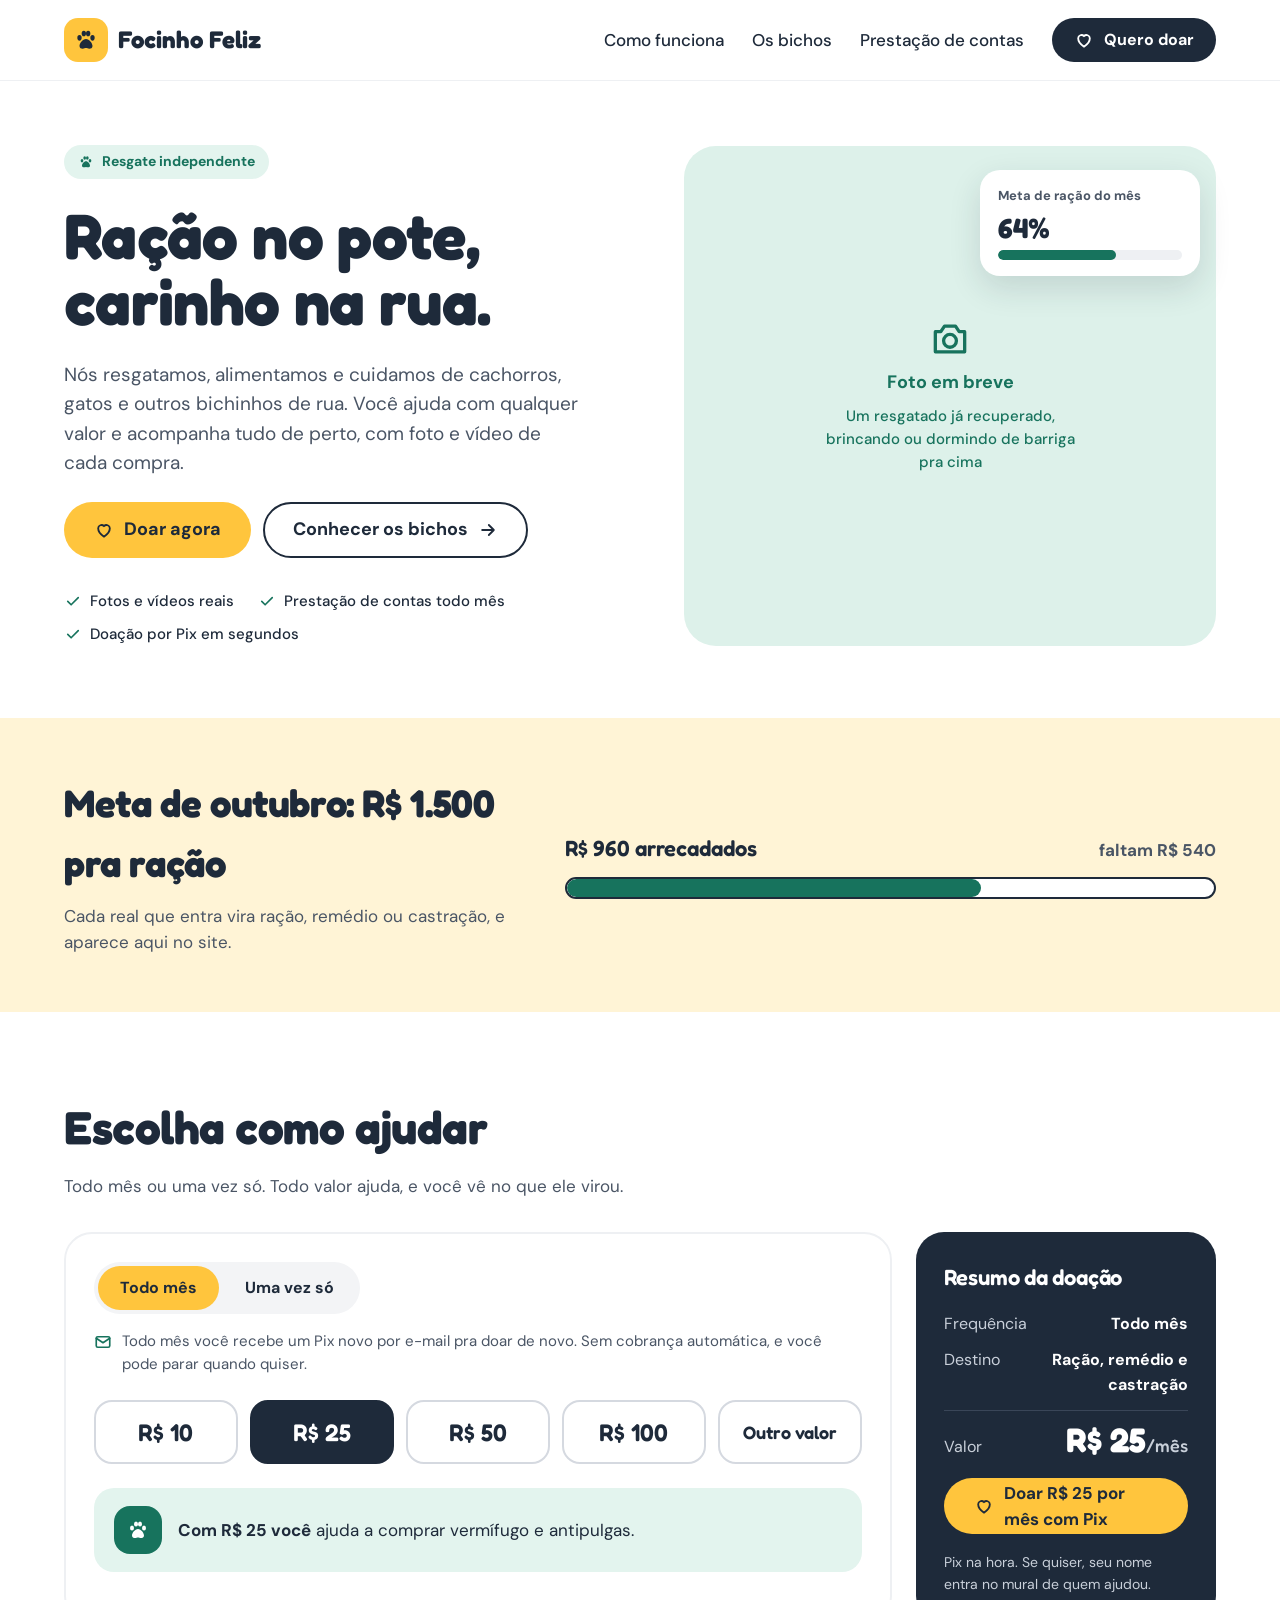
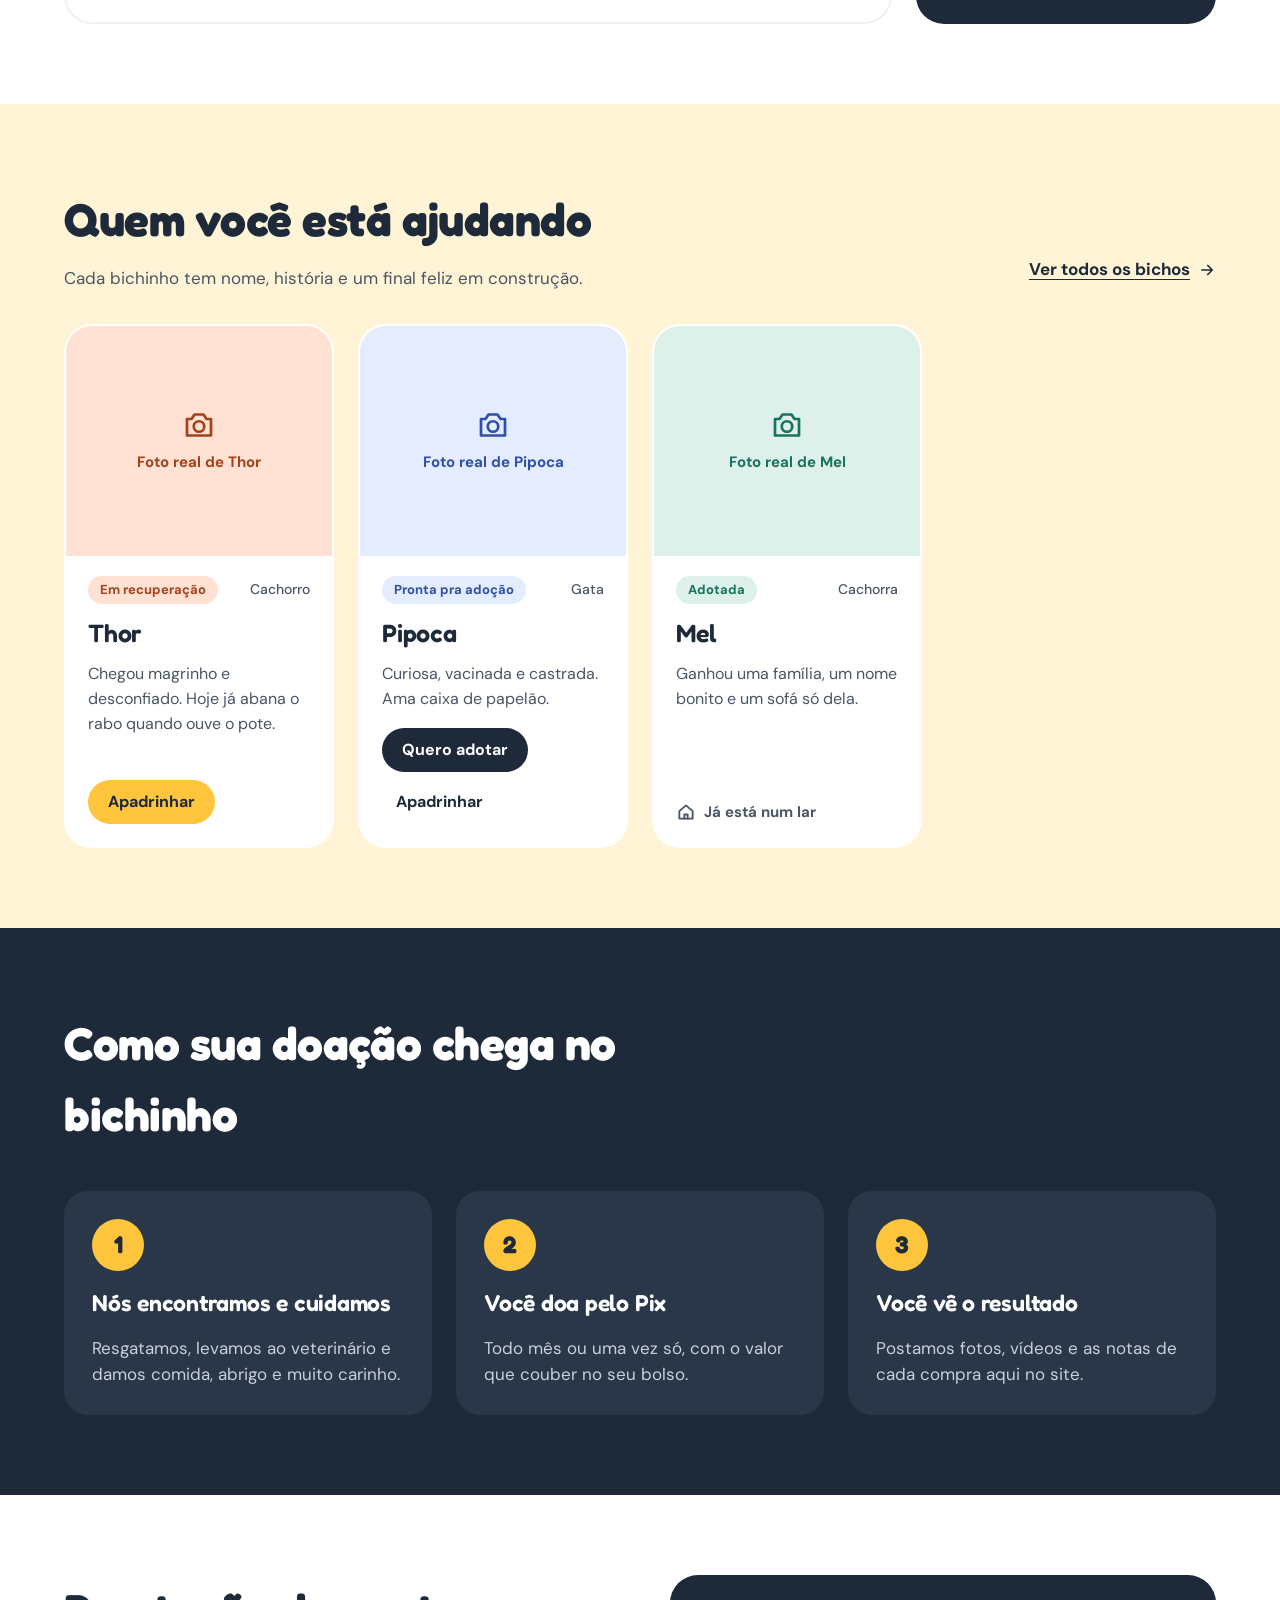
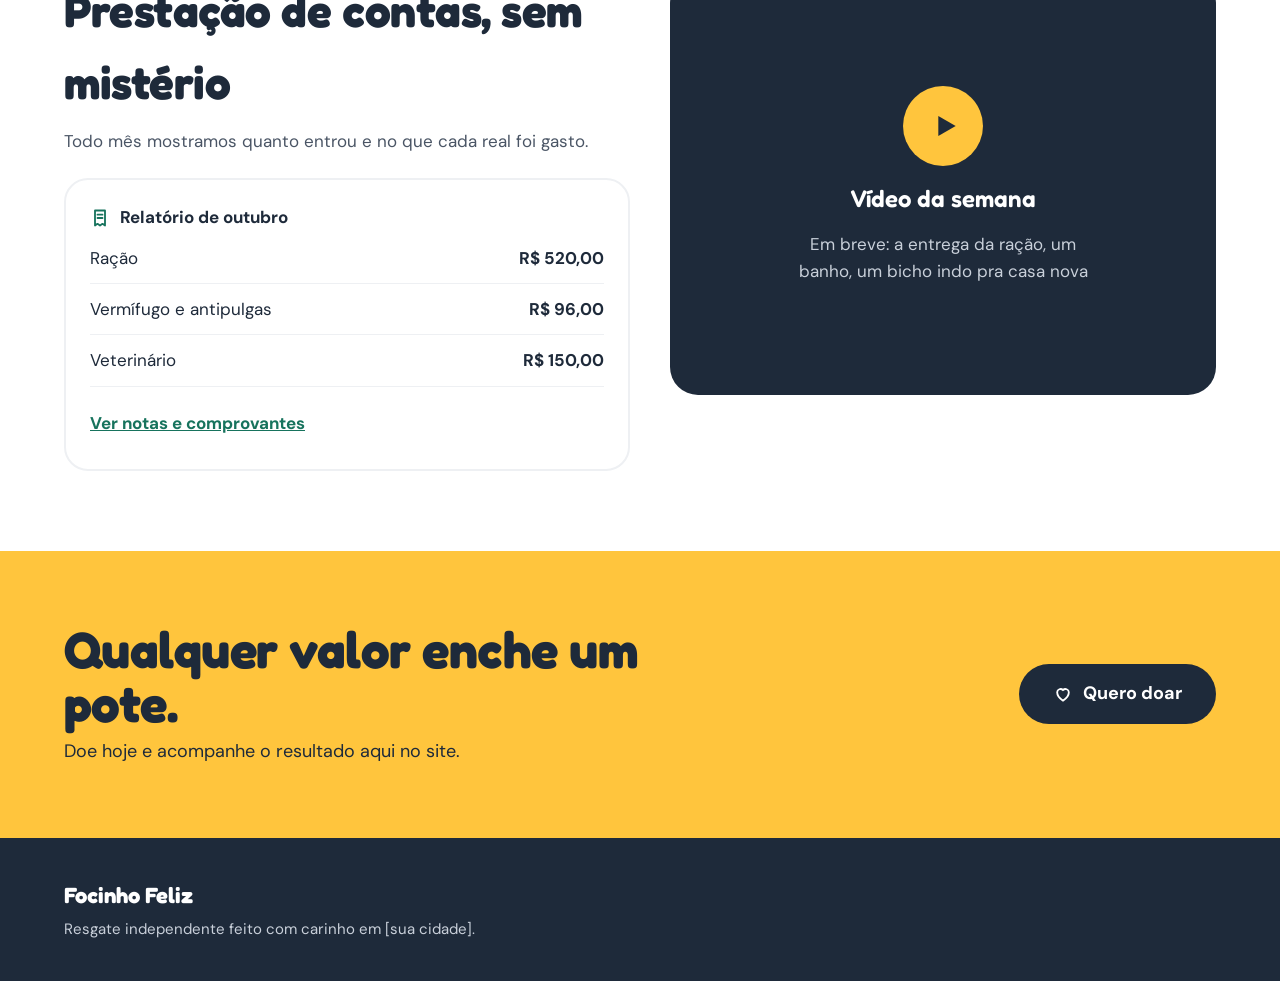
==== index.html @ 36c5d7ad "Site Focinho Feliz: home, bichos, contas e doação por Pix (SigiloPay) Co-Authored-By: Claude Opus 5." ====
<!doctype html>
<html lang="pt-BR">
<head>
<meta charset="utf-8">
<meta name="viewport" content="width=device-width, initial-scale=1">
<title>Focinho Feliz — Ração no pote, carinho na rua</title>
<meta name="description" content="Resgatamos, alimentamos e cuidamos de cachorros, gatos e outros bichinhos de rua. Doe por Pix e acompanhe tudo com foto, vídeo e prestação de contas.">
<link rel="icon" href="assets/favicon.svg" type="image/svg+xml">
<link rel="preconnect" href="https://fonts.googleapis.com">
<link rel="preconnect" href="https://fonts.gstatic.com" crossorigin>
<link rel="stylesheet" href="https://fonts.googleapis.com/css2?family=Fredoka:wght@500;600;700&family=DM+Sans:opsz,wght@9..40,400;9..40,500;9..40,700&display=swap">
<link rel="stylesheet" href="assets/style.css">
</head>
<body data-page="home">
<header id="site-header"></header>

<main id="topo">
<section class="hero">
<div class="container">
  <div class="hero-text stack">
    <span class="hero-tag"><svg class="icon icon-fill" viewBox="0 0 24 24" aria-hidden="true" style="width:16px;height:16px"><ellipse cx="6" cy="10" rx="2" ry="2.6"/><ellipse cx="10" cy="6" rx="2" ry="2.6"/><ellipse cx="14" cy="6" rx="2" ry="2.6"/><ellipse cx="18" cy="10" rx="2" ry="2.6"/><path d="M12 11c-3 0-6 4-6 6.5 0 2 1.6 2.5 3 2.5 1.2 0 2-.6 3-.6s1.8.6 3 .6c1.4 0 3-.5 3-2.5C18 15 15 11 12 11z"/></svg>Resgate independente</span>
    <h1>Ração no pote, carinho na rua.</h1>
    <p class="lead" style="max-width:520px">Nós resgatamos, alimentamos e cuidamos de cachorros, gatos e outros bichinhos de rua. Você ajuda com qualquer valor e acompanha tudo de perto, com foto e vídeo de cada compra.</p>
    <div class="row" style="gap:12px">
      <a class="btn btn-accent" href="#doar"><svg class="icon" viewBox="0 0 24 24" aria-hidden="true"><path d="M12 20s-7-4.4-7-10a4 4 0 0 1 7-2.6A4 4 0 0 1 19 10c0 5.6-7 10-7 10z"/></svg>Doar agora</a>
      <a class="btn btn-outline" href="bichos.html">Conhecer os bichos<svg class="icon" viewBox="0 0 24 24" aria-hidden="true"><path d="M5 12h14M13 6l6 6-6 6"/></svg></a>
    </div>
    <ul class="hero-checks">
      <li><svg class="icon" viewBox="0 0 24 24" aria-hidden="true"><path d="M5 12.5l4.5 4.5L19 7.5"/></svg>Fotos e vídeos reais</li>
      <li><svg class="icon" viewBox="0 0 24 24" aria-hidden="true"><path d="M5 12.5l4.5 4.5L19 7.5"/></svg>Prestação de contas todo mês</li>
      <li><svg class="icon" viewBox="0 0 24 24" aria-hidden="true"><path d="M5 12.5l4.5 4.5L19 7.5"/></svg>Doação por Pix em segundos</li>
    </ul>
  </div>
  <div class="hero-media">
    <!-- Troque por <div class="photo hero-photo"><img src="assets/fotos/hero.jpg" alt="..."></div> quando tiver a foto -->
    <div class="photo hero-photo tint-adotado" role="img" aria-label="Foto de um bichinho resgatado em breve">
      <svg class="icon" viewBox="0 0 24 24" aria-hidden="true" style="width:44px;height:44px"><path d="M4 8h3l2-3h6l2 3h3v11H4z"/><circle cx="12" cy="13" r="3.5"/></svg>
      <span style="font-size:18px">Foto em breve</span>
      <span style="font-size:15px;font-weight:500;max-width:260px">Um resgatado já recuperado, brincando ou dormindo de barriga pra cima</span>
    </div>
    <div class="float-card float-meta">
      <span style="font-size:13px;font-weight:700;color:var(--muted)">Meta de ração do mês</span>
      <span style="font-family:var(--display);font-size:28px;font-weight:700;line-height:1" data-meta-pct>0%</span>
      <div class="bar"><span data-meta-bar style="width:0"></span></div>
    </div>
  </div>
</div>
</section>

<section class="bg-butter" aria-labelledby="meta-titulo">
<div class="container row" style="padding-top:56px;padding-bottom:56px;align-items:center;gap:32px 56px">
  <div class="stack" style="flex:1 1 360px;min-width:0;gap:10px">
    <h2 id="meta-titulo" data-meta-title style="font-size:clamp(1.8rem,3vw,2.4rem)">Meta do mês</h2>
    <p class="muted">Cada real que entra vira ração, remédio ou castração, e aparece aqui no site.</p>
  </div>
  <div class="stack" style="flex:2 1 480px;min-width:0;gap:12px">
    <div class="row" style="justify-content:space-between;align-items:baseline;gap:12px">
      <span style="font-family:var(--display);font-size:22px;font-weight:600" data-meta-got></span>
      <span class="muted" style="font-weight:700" data-meta-left></span>
    </div>
    <div class="bar bar-big" role="progressbar" aria-label="Progresso da meta do mês" aria-valuemin="0" aria-valuemax="100" aria-valuenow="0" data-meta-bar-wrap><span data-meta-bar style="width:0"></span></div>
  </div>
</div>
</section>

<section id="doar" class="section" aria-labelledby="doar-titulo">
<div class="container stack" style="gap:32px">
  <div class="stack" style="gap:10px;max-width:640px">
    <h2 id="doar-titulo" class="h2">Escolha como ajudar</h2>
    <p class="muted">Todo mês ou uma vez só. Todo valor ajuda, e você vê no que ele virou.</p>
  </div>
  <div class="donate-wrap">
    <div class="donate-card">
      <div class="segmented" role="group" aria-label="Frequência da doação">
        <button type="button" id="freq-mensal" aria-pressed="true">Todo mês</button>
        <button type="button" id="freq-unica" aria-pressed="false">Uma vez só</button>
      </div>
      <p id="mensal-note" class="muted" style="display:flex;gap:10px;align-items:flex-start;font-size:15px;margin-top:-8px">
        <svg class="icon" viewBox="0 0 24 24" aria-hidden="true" style="width:18px;height:18px;stroke:var(--teal);margin-top:3px"><rect x="3" y="5" width="18" height="14" rx="2"/><path d="M3 7l9 6 9-6"/></svg>
        Todo mês você recebe um Pix novo por e-mail pra doar de novo. Sem cobrança automática, e você pode parar quando quiser.
      </p>
      <div id="amounts" class="amounts" role="group" aria-label="Valor da doação"></div>
      <div id="custom-wrap" class="field" hidden>
        <label for="custom-value">Quanto você quer doar? <span>(mínimo <span id="min-label"></span>)</span></label>
        <div id="custom-box" class="money-input">
          <span aria-hidden="true">R$</span>
          <input id="custom-value" type="number" inputmode="numeric" min="1" step="1" placeholder="0">
        </div>
        <span id="custom-error" class="error-text" role="alert" hidden></span>
      </div>
      <div class="impact">
        <span class="impact-icon"><svg class="icon icon-fill" viewBox="0 0 24 24" aria-hidden="true"><ellipse cx="6" cy="10" rx="2" ry="2.6"/><ellipse cx="10" cy="6" rx="2" ry="2.6"/><ellipse cx="14" cy="6" rx="2" ry="2.6"/><ellipse cx="18" cy="10" rx="2" ry="2.6"/><path d="M12 11c-3 0-6 4-6 6.5 0 2 1.6 2.5 3 2.5 1.2 0 2-.6 3-.6s1.8.6 3 .6c1.4 0 3-.5 3-2.5C18 15 15 11 12 11z"/></svg></span>
        <p id="impact" aria-live="polite"></p>
      </div>
    </div>
    <aside class="summary" aria-label="Resumo da doação">
      <h3 style="font-size:22px;font-weight:600">Resumo da doação</h3>
      <div class="stack" style="gap:12px;font-size:16px">
        <div class="summary-row"><span>Frequência</span><span id="sum-freq"></span></div>
        <div class="summary-row"><span>Destino</span><span>Ração, remédio e castração</span></div>
        <div style="height:1px;background:var(--ink-line)"></div>
        <div class="summary-row" style="align-items:baseline"><span>Valor</span><span id="sum-value" class="summary-total"></span></div>
      </div>
      <a id="cta-pix" class="btn btn-accent" href="doar.html"><svg class="icon" viewBox="0 0 24 24" aria-hidden="true"><path d="M12 20s-7-4.4-7-10a4 4 0 0 1 7-2.6A4 4 0 0 1 19 10c0 5.6-7 10-7 10z"/></svg><span id="cta-label">Doar com Pix</span></a>
      <p style="font-size:14px;color:var(--muted-on-dark)">Pix na hora. Se quiser, seu nome entra no mural de quem ajudou.</p>
    </aside>
  </div>
</div>
</section>

<section id="bichos" class="section bg-butter" aria-labelledby="bichos-titulo">
<div class="container stack" style="gap:32px">
  <div class="row" style="align-items:flex-end;justify-content:space-between;gap:16px">
    <div class="stack" style="gap:10px;max-width:600px">
      <h2 id="bichos-titulo" class="h2">Quem você está ajudando</h2>
      <p class="muted">Cada bichinho tem nome, história e um final feliz em construção.</p>
    </div>
    <a href="bichos.html" style="display:inline-flex;align-items:center;gap:8px;min-height:44px;color:var(--ink);font-weight:700;text-underline-offset:4px">Ver todos os bichos<svg class="icon" viewBox="0 0 24 24" aria-hidden="true" style="width:18px;height:18px"><path d="M5 12h14M13 6l6 6-6 6"/></svg></a>
  </div>
  <div id="preview-animais" class="grid-cards"></div>
</div>
</section>

<section id="como-funciona" class="section bg-ink" aria-labelledby="como-titulo">
<div class="container stack" style="gap:40px">
  <h2 id="como-titulo" class="h2" style="max-width:640px">Como sua doação chega no bichinho</h2>
  <ol class="steps">
    <li><span class="step-num">1</span><h3>Nós encontramos e cuidamos</h3><p>Resgatamos, levamos ao veterinário e damos comida, abrigo e muito carinho.</p></li>
    <li><span class="step-num">2</span><h3>Você doa pelo Pix</h3><p>Todo mês ou uma vez só, com o valor que couber no seu bolso.</p></li>
    <li><span class="step-num">3</span><h3>Você vê o resultado</h3><p>Postamos fotos, vídeos e as notas de cada compra aqui no site.</p></li>
  </ol>
</div>
</section>

<section id="transparencia" class="section" aria-labelledby="transp-titulo">
<div class="container row" style="gap:40px;align-items:flex-start">
  <div class="stack" style="flex:1 1 440px;min-width:0;gap:24px">
    <div class="stack" style="gap:10px">
      <h2 id="transp-titulo" class="h2">Prestação de contas, sem mistério</h2>
      <p class="muted">Todo mês mostramos quanto entrou e no que cada real foi gasto.</p>
    </div>
    <div class="box">
      <div style="display:flex;align-items:center;gap:10px;font-weight:700"><svg class="icon" viewBox="0 0 24 24" aria-hidden="true" style="stroke:var(--teal)"><path d="M6 3h12v18l-3-2-3 2-3-2-3 2z"/><path d="M9 8h6M9 12h6"/></svg><span id="preview-mes">Relatório do mês</span></div>
      <div id="preview-gastos" class="stack" style="gap:12px"></div>
      <a href="contas.html" style="align-self:flex-start;display:inline-flex;align-items:center;min-height:44px;font-weight:700">Ver notas e comprovantes</a>
    </div>
  </div>
  <div class="stack" style="flex:1 1 420px;min-width:0">
    <div class="video" style="height:420px">
      <span class="play"><svg class="icon icon-fill" viewBox="0 0 24 24" aria-hidden="true"><path d="M7 4.5v15l13-7.5z"/></svg></span>
      <span style="font-family:var(--display);font-size:24px;font-weight:600">Vídeo da semana</span>
      <span style="color:var(--muted-on-dark);max-width:300px">Em breve: a entrega da ração, um banho, um bicho indo pra casa nova</span>
    </div>
  </div>
</div>
</section>

<section class="cta bg-accent" aria-labelledby="cta-titulo">
<div class="container">
  <div class="stack" style="gap:8px;max-width:620px">
    <h2 id="cta-titulo">Qualquer valor enche um pote.</h2>
    <p style="font-size:18px">Doe hoje e acompanhe o resultado aqui no site.</p>
  </div>
  <a class="btn btn-ink" href="#doar" style="min-height:60px;padding:0 32px"><svg class="icon" viewBox="0 0 24 24" aria-hidden="true"><path d="M12 20s-7-4.4-7-10a4 4 0 0 1 7-2.6A4 4 0 0 1 19 10c0 5.6-7 10-7 10z"/></svg>Quero doar</a>
</div>
</section>
</main>

<footer id="site-footer"></footer>
<script src="assets/data.js"></script>
<script src="assets/app.js"></script>
</body>
</html>
---- assets/style.css ----
:root {
  --ink: #1E2A3A;
  --ink-2: #2A3749;
  --ink-line: #3A4658;
  --muted: #4A5565;
  --muted-on-dark: #C9D0DA;
  --line: #EEF0F3;
  --line-2: #D5D9E0;
  --soft: #F3F4F6;
  --white: #FFFFFF;
  --butter: #FFF4D6;
  --accent: #FFC53D;
  --teal: #17735D;
  --teal-soft: #E3F4EE;
  --teal-photo: #DDF1EA;
  --coral-soft: #FFE2D3;
  --coral: #A4421B;
  --blue-soft: #E4ECFF;
  --blue: #2F4FA8;
  --danger: #B42318;
  --radius: 28px;
  --shadow: 0 12px 32px rgba(30, 42, 58, 0.14);
  --display: 'Fredoka', sans-serif;
  --body: 'DM Sans', sans-serif;
}

* { box-sizing: border-box; }
[hidden] { display: none !important; }
html { scroll-behavior: smooth; }
body {
  margin: 0;
  background: var(--white);
  color: var(--ink);
  font-family: var(--body);
  font-size: 17px;
  line-height: 1.55;
  overflow-x: hidden;
}
h1, h2, h3 { font-family: var(--display); margin: 0; letter-spacing: -0.01em; font-weight: 700; }
p { margin: 0; }
img { max-width: 100%; display: block; }
button, input { font-family: inherit; }
button { cursor: pointer; }
a { color: var(--teal); }
a:hover { color: #0F5545; }
:focus-visible { outline: 3px solid var(--teal); outline-offset: 3px; }

.container { max-width: 1200px; margin: 0 auto; padding: 0 24px; }
.section { padding: 80px 0; }
.bg-butter { background: var(--butter); }
.bg-ink { background: var(--ink); color: var(--white); }
.bg-accent { background: var(--accent); color: var(--ink); }
.muted { color: var(--muted); }
.stack { display: flex; flex-direction: column; }
.row { display: flex; flex-wrap: wrap; }
.icon { width: 20px; height: 20px; fill: none; stroke: currentColor; stroke-width: 2.2; stroke-linecap: round; stroke-linejoin: round; flex-shrink: 0; }
.icon-fill { fill: currentColor; stroke: none; }
.h2 { font-size: clamp(2rem, 3.6vw, 2.9rem); }
.lead { font-size: 19px; color: var(--muted); }
.visually-hidden { position: absolute; width: 1px; height: 1px; overflow: hidden; clip: rect(0 0 0 0); white-space: nowrap; }

/* Botões */
.btn {
  display: inline-flex; align-items: center; justify-content: center; gap: 10px;
  min-height: 56px; padding: 0 28px; border-radius: 999px; border: 2px solid transparent;
  font-weight: 700; font-size: 18px; text-decoration: none; color: var(--ink); background: transparent;
}
.btn:hover { color: inherit; filter: brightness(0.97); }
.btn-accent { background: var(--accent); color: var(--ink); }
.btn-ink { background: var(--ink); color: var(--white); }
.btn-ink:hover { color: var(--white); }
.btn-outline { border-color: var(--ink); }
.btn-sm { min-height: 44px; padding: 0 18px; font-size: 16px; }
.btn-link { min-height: 44px; padding: 0 12px; font-size: 16px; }
.btn[disabled], .btn[aria-disabled="true"] { opacity: 0.5; cursor: not-allowed; pointer-events: none; }

/* Pílulas (filtros, valores) */
.pill {
  min-height: 44px; padding: 0 20px; border-radius: 999px; font-weight: 700; font-size: 15px;
  border: 2px solid var(--line-2); background: var(--white); color: var(--ink);
}
.pill[aria-pressed="true"] { background: var(--ink); color: var(--white); border-color: var(--ink); }

/* Cabeçalho */
.site-header { border-bottom: 1px solid var(--line); background: var(--white); }
.site-header .container { padding-top: 18px; padding-bottom: 18px; display: flex; flex-wrap: wrap; align-items: center; justify-content: space-between; gap: 16px; }
.logo { display: flex; align-items: center; gap: 10px; text-decoration: none; color: var(--ink); }
.logo:hover { color: var(--ink); }
.logo-mark { width: 44px; height: 44px; border-radius: 14px; background: var(--accent); display: flex; align-items: center; justify-content: center; }
.logo-mark svg { width: 26px; height: 26px; }
.logo-name { font-family: var(--display); font-weight: 700; font-size: 24px; }
.nav { display: flex; flex-wrap: wrap; align-items: center; gap: 8px 28px; }
.nav a:not(.btn) { color: var(--ink); text-decoration: none; font-weight: 500; }
.nav a[aria-current="page"] { font-weight: 700; text-decoration: underline; text-decoration-thickness: 3px; text-underline-offset: 8px; text-decoration-color: var(--accent); }
.nav .btn { min-height: 44px; padding: 0 20px; font-size: 16px; }

/* Rodapé */
.site-footer { background: var(--ink); color: var(--white); }
.site-footer .container { padding-top: 40px; padding-bottom: 40px; display: flex; flex-wrap: wrap; align-items: center; justify-content: space-between; gap: 20px; }
.footer-name { font-family: var(--display); font-weight: 700; font-size: 22px; }
.footer-links { display: flex; flex-wrap: wrap; gap: 12px; }
.footer-links a { display: inline-flex; align-items: center; gap: 8px; min-height: 44px; padding: 0 16px; border-radius: 999px; border: 2px solid var(--ink-line); color: var(--white); text-decoration: none; font-weight: 500; }

/* Foto / espaço reservado */
.photo { position: relative; overflow: hidden; display: flex; flex-direction: column; align-items: center; justify-content: center; gap: 8px; text-align: center; padding: 16px; font-weight: 700; font-size: 15px; }
.photo img { position: absolute; inset: 0; width: 100%; height: 100%; object-fit: cover; }
.photo svg { width: 36px; height: 36px; stroke-width: 1.8; }
.tint-rec { background: var(--coral-soft); color: var(--coral); }
.tint-adocao { background: var(--blue-soft); color: var(--blue); }
.tint-adotado { background: var(--teal-photo); color: var(--teal); }
.chip { align-self: flex-start; padding: 4px 12px; border-radius: 999px; font-size: 13px; font-weight: 700; }

/* Hero */
.hero .container { padding-top: 64px; padding-bottom: 72px; display: flex; flex-wrap: wrap; align-items: center; gap: 48px; }
.hero-text { flex: 1 1 460px; min-width: 0; gap: 24px; }
.hero-tag { align-self: flex-start; display: inline-flex; align-items: center; gap: 8px; padding: 6px 14px; border-radius: 999px; background: var(--teal-soft); color: var(--teal); font-weight: 700; font-size: 14px; }
.hero h1 { font-size: clamp(2.6rem, 5vw, 4.25rem); line-height: 1.04; }
.hero-checks { list-style: none; margin: 8px 0 0; padding: 0; display: flex; flex-wrap: wrap; gap: 10px 24px; font-weight: 500; font-size: 15px; }
.hero-checks li { display: flex; align-items: center; gap: 8px; }
.hero-checks svg { stroke: var(--teal); width: 18px; height: 18px; }
.hero-media { flex: 1 1 420px; min-width: 0; position: relative; }
.hero-photo { height: 500px; border-radius: 32px; }
.float-card { position: absolute; background: var(--white); border-radius: 20px; padding: 16px 18px; box-shadow: var(--shadow); }
.float-meta { top: 24px; right: 16px; width: 220px; display: flex; flex-direction: column; gap: 8px; }
.float-news { bottom: 24px; left: 16px; display: flex; align-items: center; gap: 12px; }
.float-news .logo-mark svg { width: 22px; height: 22px; }

/* Barra de progresso */
.bar { height: 10px; border-radius: 999px; background: var(--line); overflow: hidden; }
.bar > span { display: block; height: 100%; border-radius: 999px; background: var(--teal); transition: width 0.8s ease; }
.bar-big { height: 22px; background: var(--white); border: 2px solid var(--ink); }

/* Doação */
.donate-wrap { display: flex; flex-wrap: wrap; gap: 24px; align-items: stretch; }
.donate-card { flex: 999 1 520px; min-width: 0; border: 2px solid var(--line); border-radius: var(--radius); padding: 28px; display: flex; flex-direction: column; gap: 24px; }
.segmented { align-self: flex-start; display: flex; gap: 4px; padding: 4px; border-radius: 999px; background: var(--soft); }
.segmented button { min-height: 44px; padding: 0 22px; border-radius: 999px; border: none; font-weight: 700; font-size: 16px; background: transparent; color: var(--ink); }
.segmented button[aria-pressed="true"] { background: var(--accent); }
.amounts { display: grid; grid-template-columns: repeat(auto-fit, minmax(120px, 1fr)); gap: 12px; }
.amounts .pill { min-height: 64px; border-radius: 18px; font-family: var(--display); font-size: 24px; font-weight: 600; padding: 0 12px; }
.amounts .pill.small { font-size: 18px; }
.money-input { display: flex; align-items: center; gap: 8px; min-height: 56px; max-width: 320px; padding: 0 16px; border-radius: 16px; border: 2px solid var(--line-2); background: var(--white); }
.money-input span, .money-input input { font-family: var(--display); font-size: 22px; font-weight: 600; }
.money-input input { flex: 1; min-width: 0; border: none; background: transparent; color: var(--ink); }
.money-input input:focus { outline: none; }
.money-input:focus-within { border-color: var(--teal); }
.money-input.error { border-color: var(--danger); }
.error-text { font-size: 14px; font-weight: 700; color: var(--danger); }
.impact { display: flex; align-items: center; gap: 16px; padding: 18px 20px; border-radius: 20px; background: var(--teal-soft); }
.impact-icon { width: 48px; height: 48px; border-radius: 16px; background: var(--teal); color: var(--white); display: flex; align-items: center; justify-content: center; flex-shrink: 0; }
.impact-icon svg { width: 24px; height: 24px; }
.summary { flex: 1 1 300px; min-width: 0; border-radius: var(--radius); padding: 28px; background: var(--ink); color: var(--white); display: flex; flex-direction: column; gap: 18px; }
.summary-row { display: flex; justify-content: space-between; gap: 12px; }
.summary-row span:first-child { color: var(--muted-on-dark); }
.summary-row span:last-child { font-weight: 700; text-align: right; }
.summary-total { font-family: var(--display); font-size: 34px; font-weight: 700; line-height: 1; }
.summary .btn { margin-top: auto; font-size: 17px; }

/* Cards de bichos */
.grid-cards { display: grid; grid-template-columns: repeat(auto-fill, minmax(260px, 1fr)); gap: 24px; }
.animal-card { background: var(--white); border: 2px solid var(--line); border-radius: var(--radius); overflow: hidden; display: flex; flex-direction: column; }
.bg-butter .animal-card { border-color: transparent; }
.animal-card .photo { height: 230px; }
.animal-body { padding: 20px 22px 22px; display: flex; flex-direction: column; gap: 10px; flex-grow: 1; }
.animal-body h3 { font-size: 25px; font-weight: 600; }
.animal-body p { color: var(--muted); flex-grow: 1; font-size: 16px; }
.animal-actions { display: flex; flex-wrap: wrap; gap: 8px; margin-top: 6px; }

/* Passos */
.steps { list-style: none; margin: 0; padding: 0; display: grid; grid-template-columns: repeat(auto-fit, minmax(260px, 1fr)); gap: 24px; }
.steps li { background: var(--ink-2); border-radius: 24px; padding: 28px; display: flex; flex-direction: column; gap: 14px; }
.step-num { width: 52px; height: 52px; border-radius: 999px; background: var(--accent); color: var(--ink); display: flex; align-items: center; justify-content: center; font-family: var(--display); font-size: 24px; font-weight: 700; }
.steps h3 { font-size: 23px; font-weight: 600; }
.steps p { color: var(--muted-on-dark); }

/* Relatórios */
.box { border: 2px solid var(--line); border-radius: 24px; padding: 24px; display: flex; flex-direction: column; gap: 14px; }
.line-item { display: flex; justify-content: space-between; gap: 12px; padding-bottom: 12px; border-bottom: 1px solid var(--line); }
.video { border-radius: var(--radius); background: var(--ink); color: var(--white); display: flex; flex-direction: column; align-items: center; justify-content: center; gap: 14px; text-align: center; padding: 24px; overflow: hidden; }
.video video, .video iframe { width: 100%; height: 100%; border: 0; border-radius: 20px; }
.play { width: 80px; height: 80px; border-radius: 999px; background: var(--accent); color: var(--ink); display: flex; align-items: center; justify-content: center; }
.play svg { width: 32px; height: 32px; margin-left: 4px; }
.tiles { display: grid; grid-template-columns: repeat(auto-fit, minmax(240px, 1fr)); gap: 16px; }
.tile { border-radius: 24px; padding: 24px; display: flex; flex-direction: column; gap: 4px; }
.tile-label { font-weight: 700; font-size: 15px; }
.tile-value { font-family: var(--display); font-size: 38px; font-weight: 700; line-height: 1.1; }
.receipts { display: grid; grid-template-columns: repeat(auto-fit, minmax(150px, 1fr)); gap: 12px; }
.receipt { height: 150px; border-radius: 20px; background: var(--soft); border: 2px dashed var(--line-2); color: var(--muted); }
.receipt svg { width: 28px; height: 28px; }

/* CTA final */
.cta .container { padding-top: 72px; padding-bottom: 72px; display: flex; flex-wrap: wrap; align-items: center; justify-content: space-between; gap: 24px; }
.cta h2 { font-size: clamp(2rem, 4vw, 3.2rem); line-height: 1.05; }

/* Página de doação */
.checkout { max-width: 560px; margin: 0 auto; padding: 48px 16px 80px; display: flex; flex-direction: column; gap: 24px; }
.progress-steps { list-style: none; margin: 0; padding: 0; display: grid; grid-template-columns: repeat(3, minmax(0, 1fr)); gap: 8px; }
.progress-steps li { display: flex; flex-direction: column; gap: 8px; font-size: 14px; font-weight: 700; color: #6B5A2E; }
.progress-steps li::before { content: ''; height: 6px; border-radius: 999px; background: #E5D9B8; }
.progress-steps li.done { color: var(--ink); }
.progress-steps li.done::before { background: var(--teal); }
.panel { background: var(--white); border-radius: var(--radius); padding: 32px 28px; display: flex; flex-direction: column; gap: 22px; box-shadow: 0 12px 32px rgba(30, 42, 58, 0.08); }
.panel.center { align-items: center; text-align: center; }
.field { display: flex; flex-direction: column; gap: 8px; }
.field label { font-weight: 700; font-size: 15px; }
.field label span { font-weight: 500; color: var(--muted); }
.field input[type="text"], .field input[type="email"] { min-height: 52px; padding: 0 16px; border-radius: 14px; border: 2px solid var(--line-2); font-size: 17px; color: var(--ink); background: var(--white); }
.field input:focus { border-color: var(--teal); outline: none; }
.field input.error { border-color: var(--danger); }
.check { display: flex; align-items: center; gap: 12px; min-height: 44px; font-size: 16px; cursor: pointer; }
.check input { width: 22px; height: 22px; accent-color: var(--teal); margin: 0; flex-shrink: 0; }
.amount-box { display: flex; align-items: center; justify-content: space-between; gap: 12px; padding: 18px 20px; border-radius: 20px; background: var(--butter); }
.qr { padding: 16px; border-radius: 20px; border: 2px solid var(--line); background: var(--white); width: 264px; height: 264px; display: flex; align-items: center; justify-content: center; }
.qr img, .qr canvas { width: 230px; height: 230px; }
.copy-row { width: 100%; display: flex; flex-wrap: wrap; gap: 8px; text-align: left; }
.copy-row code { flex: 999 1 240px; min-width: 0; padding: 14px 16px; border-radius: 14px; background: var(--soft); font-size: 14px; color: var(--muted); overflow: hidden; text-overflow: ellipsis; white-space: nowrap; }
.copy-row button { flex: 1 1 120px; min-height: 48px; border-radius: 14px; border: 2px solid var(--ink); background: var(--white); color: var(--ink); font-weight: 700; font-size: 15px; }
.copy-row button.copied { background: var(--ink); color: var(--white); }
.waiting { display: flex; align-items: center; gap: 10px; padding: 12px 18px; border-radius: 999px; background: var(--teal-soft); color: var(--teal); font-weight: 700; font-size: 15px; }
.dot { width: 10px; height: 10px; border-radius: 999px; background: var(--teal); animation: pulse 1.4s ease-in-out infinite; }
@keyframes pulse { 50% { opacity: 0.25; } }
.ok-badge { width: 96px; height: 96px; border-radius: 999px; background: var(--teal); color: var(--white); display: flex; align-items: center; justify-content: center; }
.ok-badge svg { width: 48px; height: 48px; stroke-width: 2.6; }
.notice { padding: 16px 18px; border-radius: 16px; background: var(--butter); font-size: 16px; }
.text-btn { min-height: 44px; border: none; background: transparent; color: var(--muted); font-weight: 700; font-size: 15px; text-decoration: underline; }

@media (prefers-reduced-motion: reduce) {
  html { scroll-behavior: auto; }
  .dot { animation: none; }
  .bar > span { transition: none; }
}
@media (max-width: 640px) {
  .section { padding: 56px 0; }
  .hero-photo { height: 380px; }
  .float-meta { width: 190px; }
}
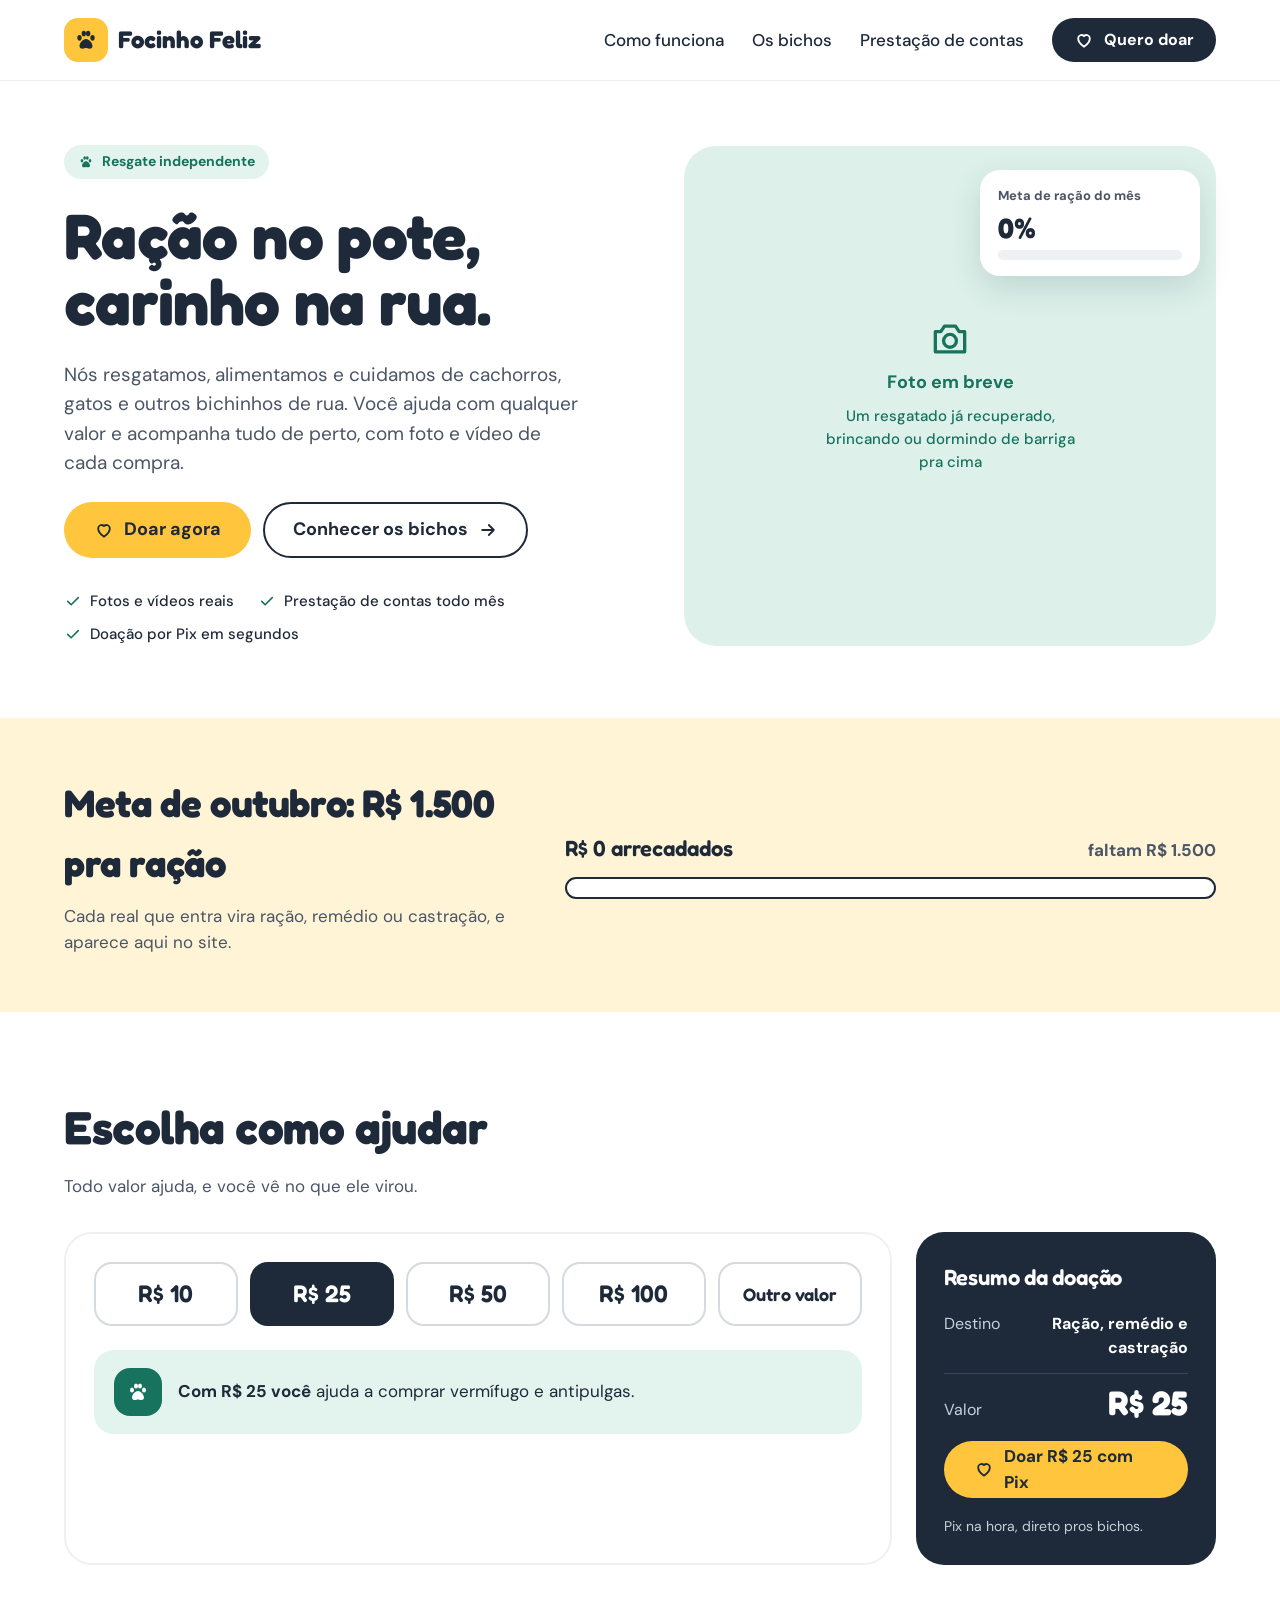
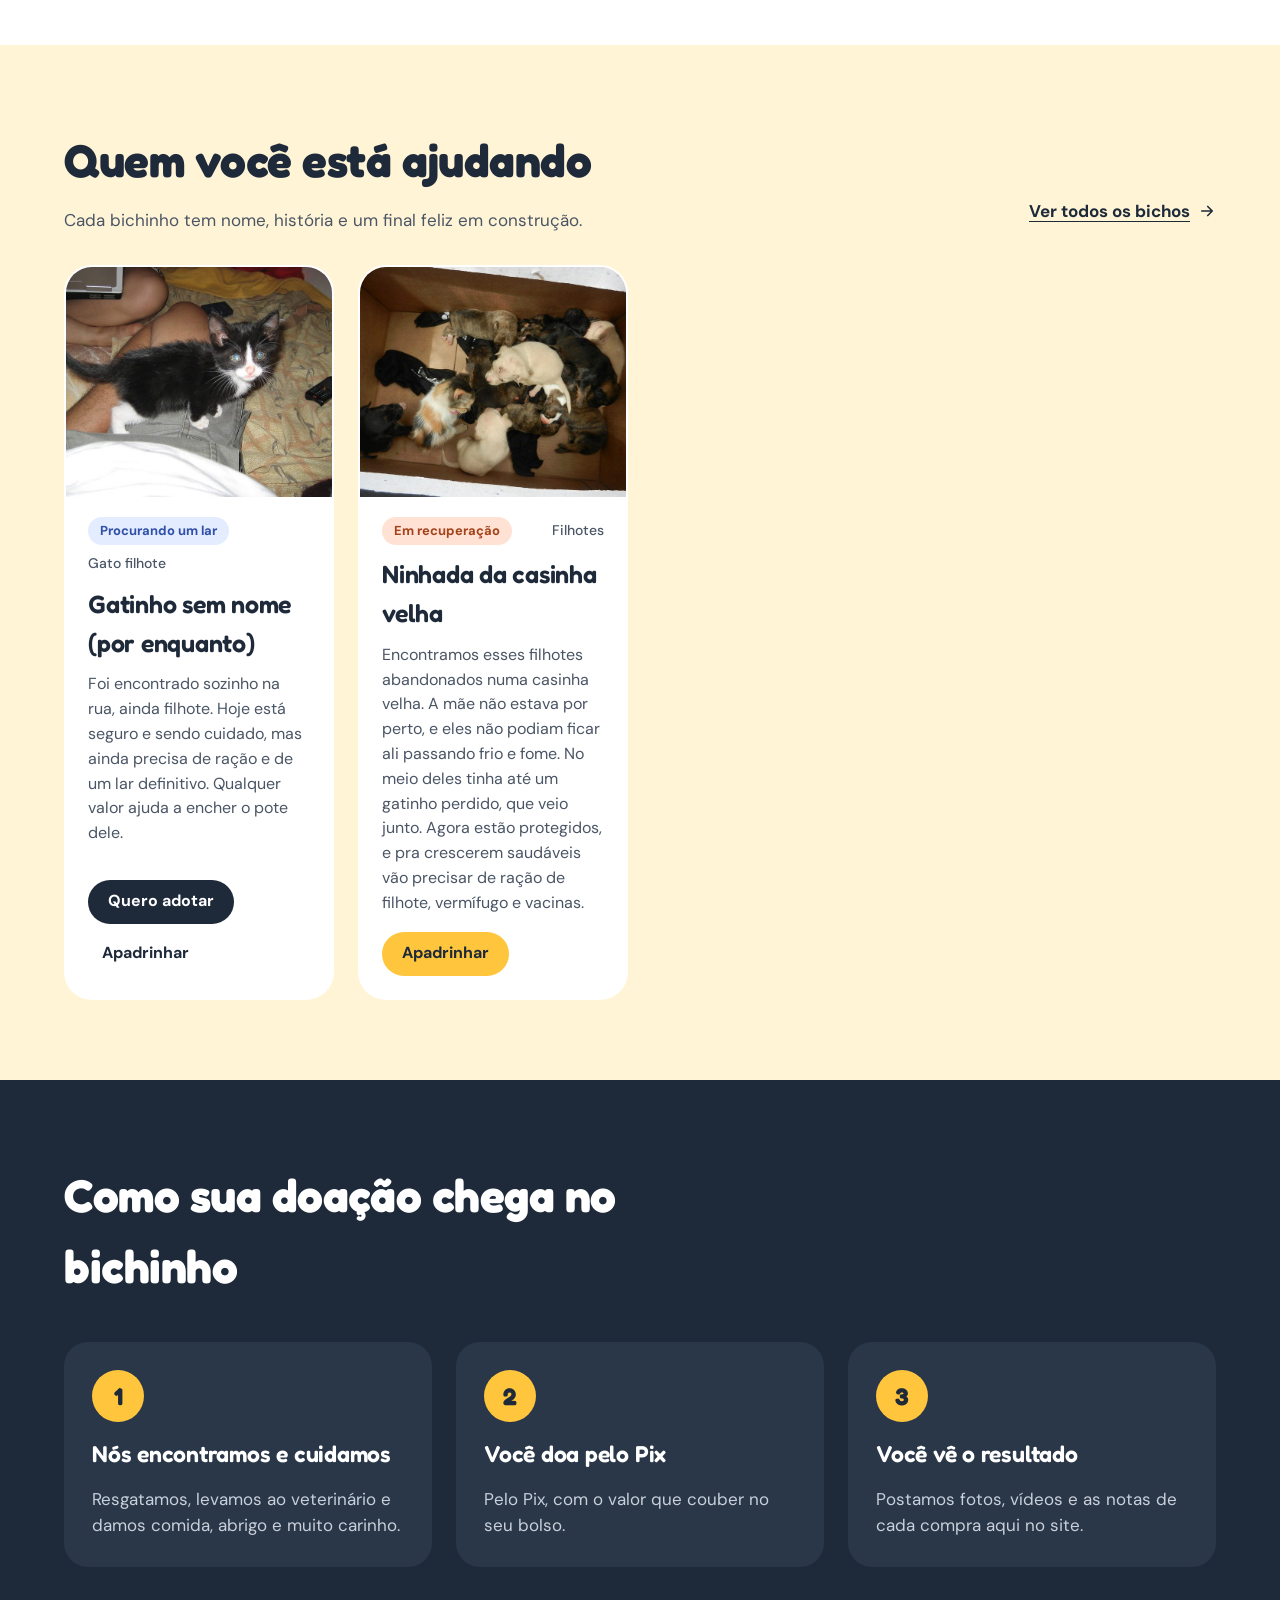
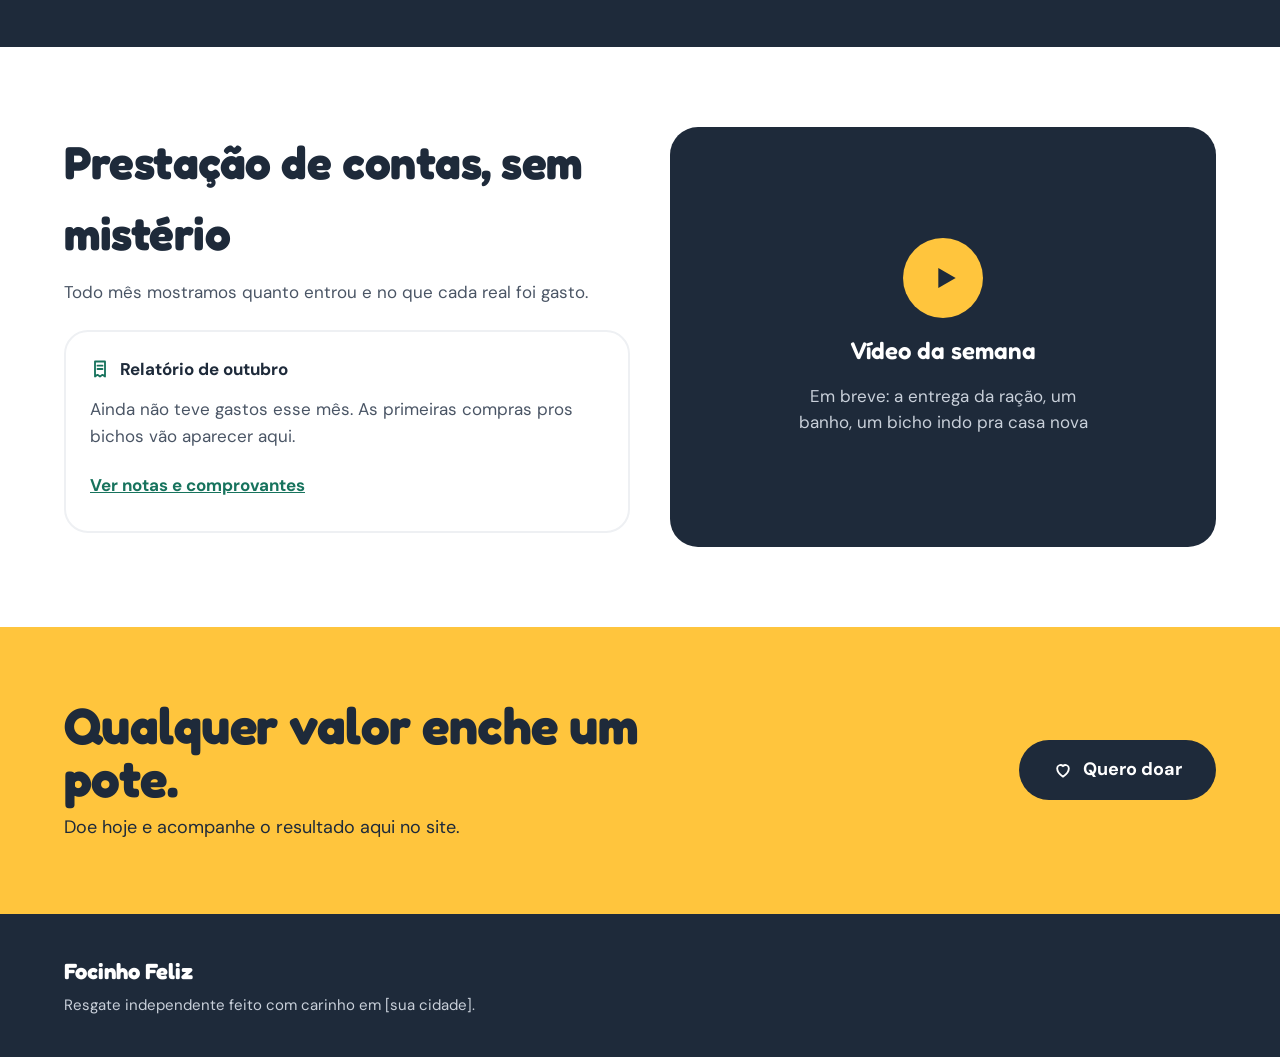
==== commit 4e183d5f: "Esconde doação mensal e mural até o lembrete e o mural existirem (chaves em data.js) Co-Authored-By:" ====
--- a/index.html
+++ b/index.html
@@ -67,11 +67,11 @@
 <div class="container stack" style="gap:32px">
   <div class="stack" style="gap:10px;max-width:640px">
     <h2 id="doar-titulo" class="h2">Escolha como ajudar</h2>
-    <p class="muted">Todo mês ou uma vez só. Todo valor ajuda, e você vê no que ele virou.</p>
+    <p class="muted">Todo valor ajuda, e você vê no que ele virou.</p>
   </div>
   <div class="donate-wrap">
     <div class="donate-card">
-      <div class="segmented" role="group" aria-label="Frequência da doação">
+      <div id="freq-group" class="segmented" role="group" aria-label="Frequência da doação">
         <button type="button" id="freq-mensal" aria-pressed="true">Todo mês</button>
         <button type="button" id="freq-unica" aria-pressed="false">Uma vez só</button>
       </div>
@@ -96,13 +96,13 @@
     <aside class="summary" aria-label="Resumo da doação">
       <h3 style="font-size:22px;font-weight:600">Resumo da doação</h3>
       <div class="stack" style="gap:12px;font-size:16px">
-        <div class="summary-row"><span>Frequência</span><span id="sum-freq"></span></div>
+        <div id="sum-freq-row" class="summary-row"><span>Frequência</span><span id="sum-freq"></span></div>
         <div class="summary-row"><span>Destino</span><span>Ração, remédio e castração</span></div>
         <div style="height:1px;background:var(--ink-line)"></div>
         <div class="summary-row" style="align-items:baseline"><span>Valor</span><span id="sum-value" class="summary-total"></span></div>
       </div>
       <a id="cta-pix" class="btn btn-accent" href="doar.html"><svg class="icon" viewBox="0 0 24 24" aria-hidden="true"><path d="M12 20s-7-4.4-7-10a4 4 0 0 1 7-2.6A4 4 0 0 1 19 10c0 5.6-7 10-7 10z"/></svg><span id="cta-label">Doar com Pix</span></a>
-      <p style="font-size:14px;color:var(--muted-on-dark)">Pix na hora. Se quiser, seu nome entra no mural de quem ajudou.</p>
+      <p style="font-size:14px;color:var(--muted-on-dark)">Pix na hora, direto pros bichos.</p>
     </aside>
   </div>
 </div>
@@ -126,7 +126,7 @@
   <h2 id="como-titulo" class="h2" style="max-width:640px">Como sua doação chega no bichinho</h2>
   <ol class="steps">
     <li><span class="step-num">1</span><h3>Nós encontramos e cuidamos</h3><p>Resgatamos, levamos ao veterinário e damos comida, abrigo e muito carinho.</p></li>
-    <li><span class="step-num">2</span><h3>Você doa pelo Pix</h3><p>Todo mês ou uma vez só, com o valor que couber no seu bolso.</p></li>
+    <li><span class="step-num">2</span><h3>Você doa pelo Pix</h3><p>Pelo Pix, com o valor que couber no seu bolso.</p></li>
     <li><span class="step-num">3</span><h3>Você vê o resultado</h3><p>Postamos fotos, vídeos e as notas de cada compra aqui no site.</p></li>
   </ol>
 </div>
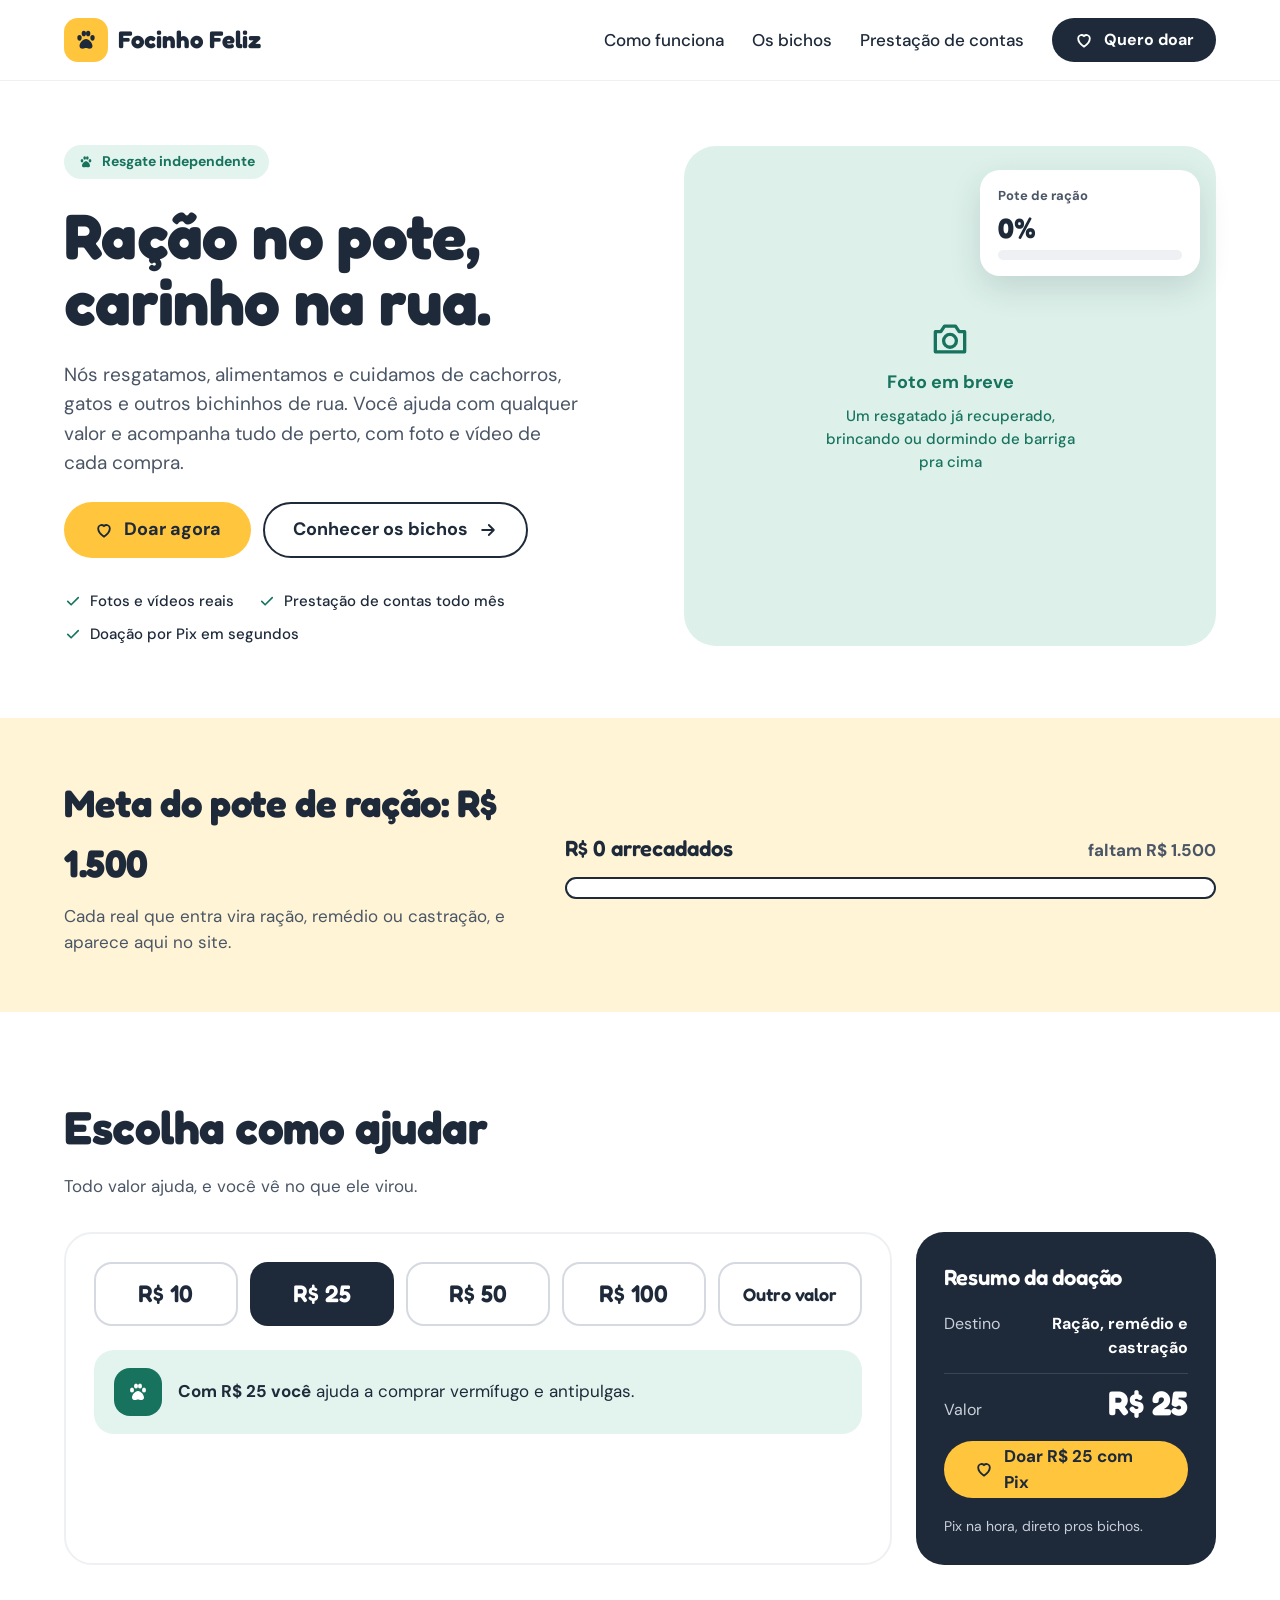
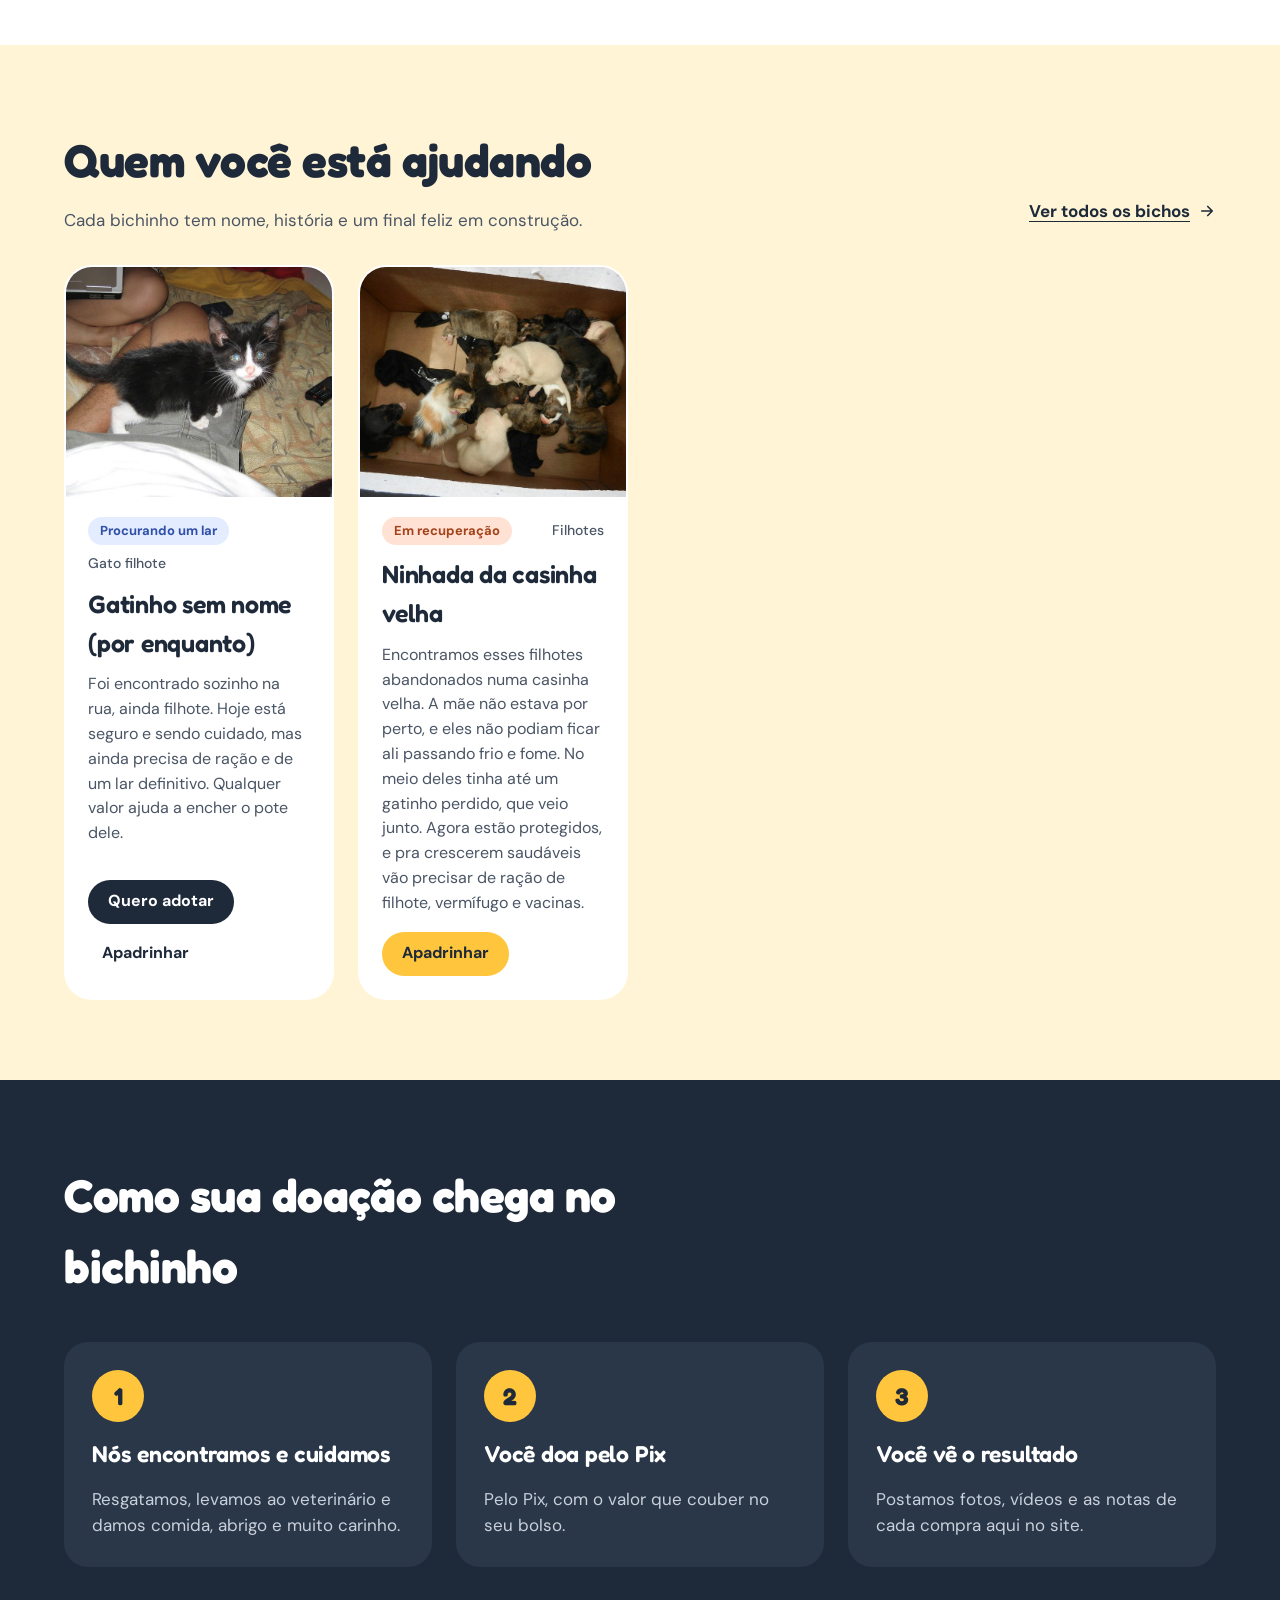
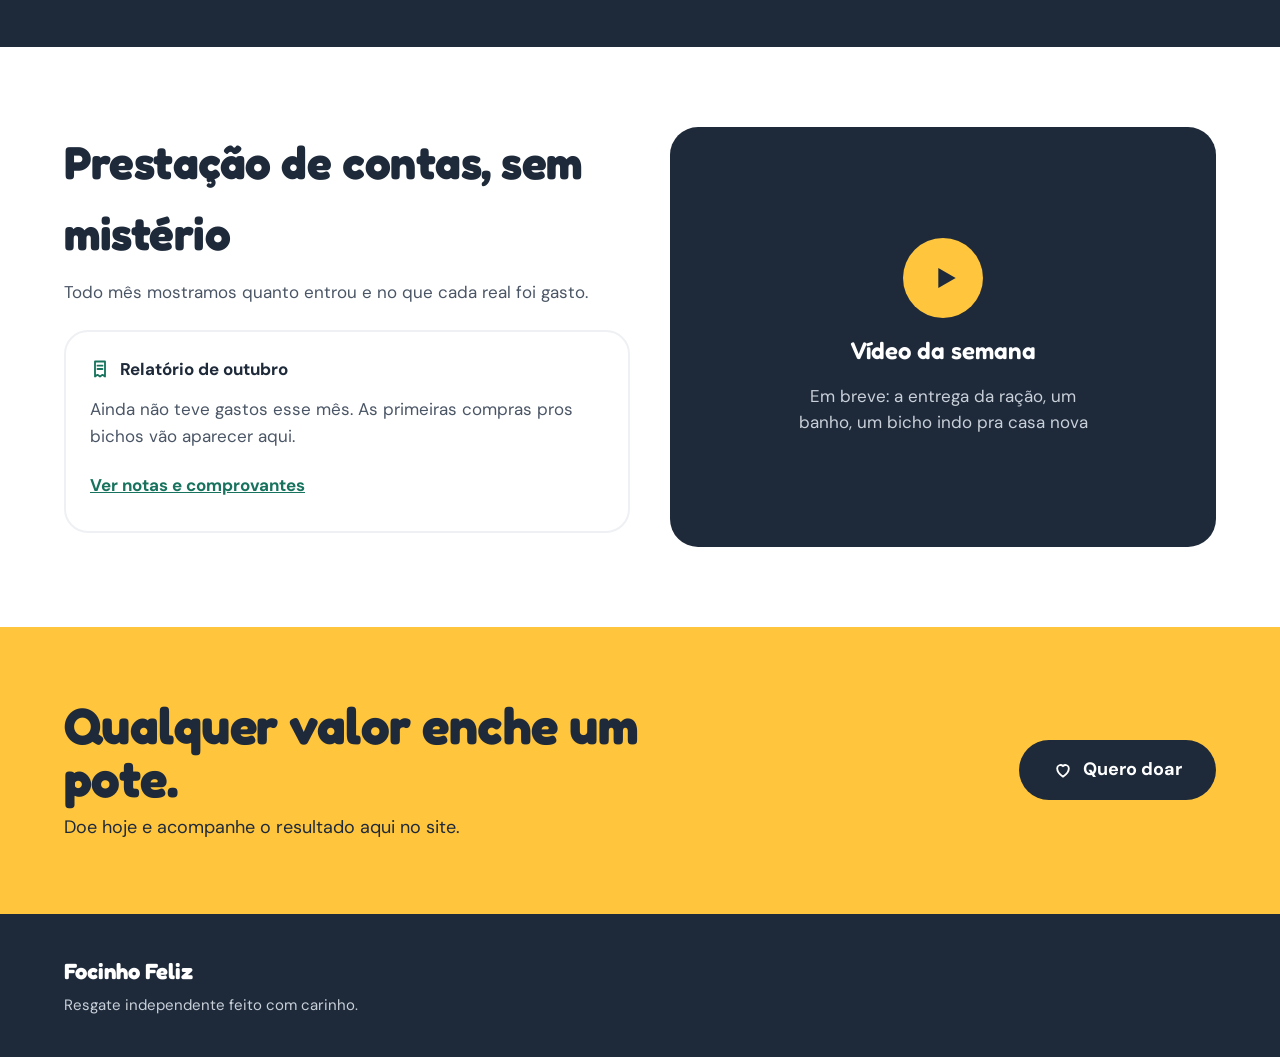
==== commit a70b627b: "Meta vira pote de ração por rodada (zera ao mudar a data 'desde'), sem 'meta batida' Co-Authored-By:" ====
--- a/index.html
+++ b/index.html
@@ -39,7 +39,7 @@
       <span style="font-size:15px;font-weight:500;max-width:260px">Um resgatado já recuperado, brincando ou dormindo de barriga pra cima</span>
     </div>
     <div class="float-card float-meta">
-      <span style="font-size:13px;font-weight:700;color:var(--muted)">Meta de ração do mês</span>
+      <span style="font-size:13px;font-weight:700;color:var(--muted)">Pote de ração</span>
       <span style="font-family:var(--display);font-size:28px;font-weight:700;line-height:1" data-meta-pct>0%</span>
       <div class="bar"><span data-meta-bar style="width:0"></span></div>
     </div>
@@ -50,7 +50,7 @@
 <section class="bg-butter" aria-labelledby="meta-titulo">
 <div class="container row" style="padding-top:56px;padding-bottom:56px;align-items:center;gap:32px 56px">
   <div class="stack" style="flex:1 1 360px;min-width:0;gap:10px">
-    <h2 id="meta-titulo" data-meta-title style="font-size:clamp(1.8rem,3vw,2.4rem)">Meta do mês</h2>
+    <h2 id="meta-titulo" data-meta-title style="font-size:clamp(1.8rem,3vw,2.4rem)">Meta do pote de ração</h2>
     <p class="muted">Cada real que entra vira ração, remédio ou castração, e aparece aqui no site.</p>
   </div>
   <div class="stack" style="flex:2 1 480px;min-width:0;gap:12px">
--- a/assets/style.css
+++ b/assets/style.css
@@ -234,3 +234,15 @@
   .hero-photo { height: 380px; }
   .float-meta { width: 190px; }
 }
+
+/* Votação de nome */
+.vote { display: flex; flex-direction: column; gap: 10px; padding: 14px; border-radius: 18px; background: var(--butter); margin-top: 4px; }
+.vote-title { font-family: var(--display); font-weight: 600; font-size: 17px; }
+.vote-opts { display: grid; grid-template-columns: repeat(2, minmax(0, 1fr)); gap: 8px; }
+.vote-opts .pill { width: 100%; }
+.vote-opts .pill:hover { border-color: var(--ink); }
+.vote-row { display: flex; flex-direction: column; gap: 4px; font-size: 15px; font-weight: 500; }
+.vote-row.mine { font-weight: 700; }
+.vote-row small { font-weight: 500; color: var(--muted); }
+.vote-row .bar { height: 8px; background: var(--white); }
+.vote-note { font-size: 13px; color: var(--muted); }
